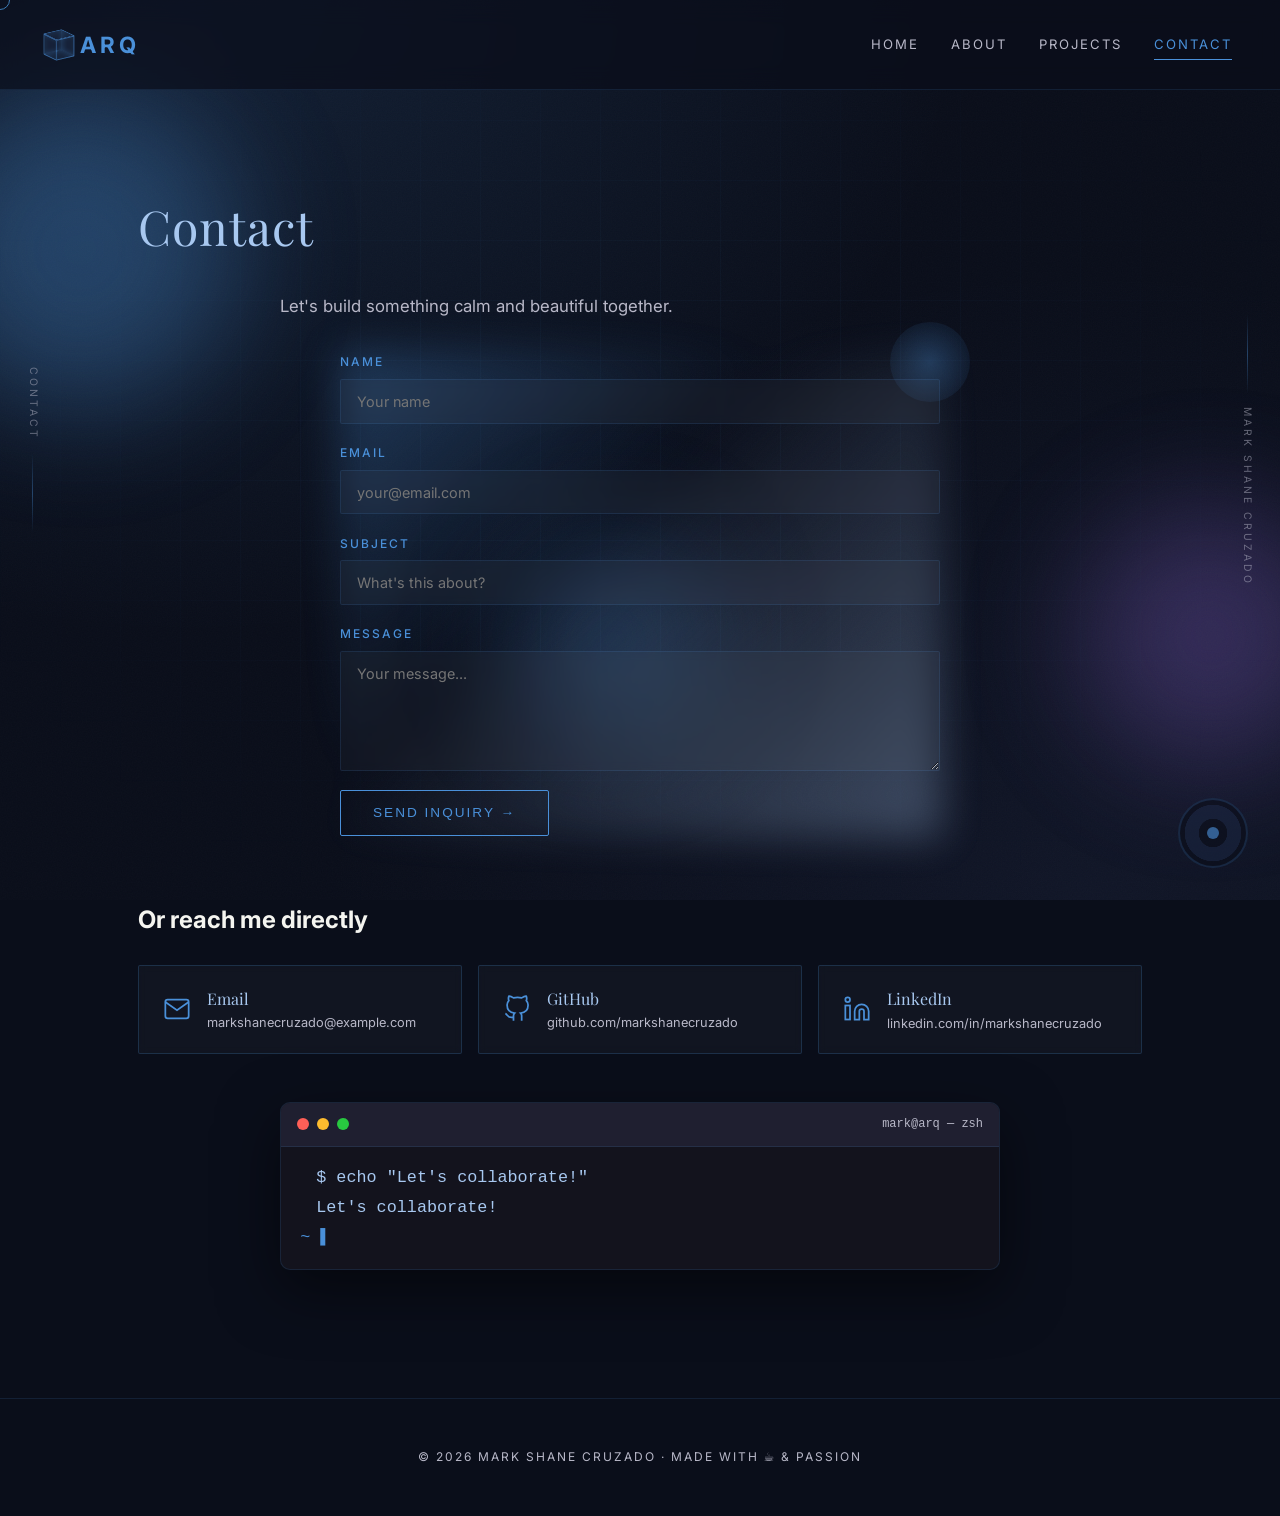
==== contact.html @ 0806b543 "add stuff" ====
<!DOCTYPE html>
<html lang="en">
<head>
<meta charset="UTF-8">
<meta name="viewport" content="width=device-width, initial-scale=1.0">
<title>Contact — Mark Shane Cruzado</title>
<link rel="preconnect" href="https://fonts.googleapis.com">
<link rel="preconnect" href="https://fonts.gstatic.com" crossorigin>
<link href="https://fonts.googleapis.com/css2?family=Playfair+Display:ital,wght@0,300;0,400;1,300&family=Inter:wght@300;400;500&display=swap" rel="stylesheet">
<link rel="stylesheet" href="styles.css">
</head>
<body>
  <div class="noise"></div>
  <div class="orb one"></div>
  <div class="orb two"></div>
  <div class="orb three"></div>
  <div class="record"></div>
  <div class="grid-bg"></div>
  <div class="contact-3d">
    <div class="cube-3d">
      <div class="cube-face front"></div>
      <div class="cube-face back"></div>
      <div class="cube-face right"></div>
      <div class="cube-face left"></div>
      <div class="cube-face top"></div>
      <div class="cube-face bottom"></div>
    </div>
  </div>
  <div class="cursor"></div>
  <div class="scroll-progress"></div>
  <div class="side-left">
    <span class="side-text">contact</span>
    <div class="side-line"></div>
  </div>
  <div class="side-right">
    <div class="side-line"></div>
    <span class="side-text">mark shane cruzado</span>
  </div>
  <header class="site-header">
    <div class="logo"><span class="cube"><span class="face front"></span><span class="face back"></span><span class="face right"></span><span class="face left"></span><span class="face top"></span><span class="face bottom"></span></span><span class="dot">ARQ</span></div>
    <button class="burger" id="burgerBtn" aria-label="Menu">
      <span></span><span></span><span></span>
    </button>
    <nav id="mainNav">
      <a href="index.html">home</a>
      <a href="about.html">about</a>
      <a href="projects.html">projects</a>
      <a href="contact.html" class="active">contact</a>
    </nav>
  </header>
  <main class="page">
    <h1>Contact</h1>
    <p class="section-lead">Let's build something calm and beautiful together.</p>

    <div class="contact-form-wrapper">
      <form class="contact-form" onsubmit="return false;">
        <div class="form-group">
          <label for="name">Name</label>
          <input type="text" id="name" placeholder="Your name" />
        </div>
        <div class="form-group">
          <label for="email">Email</label>
          <input type="email" id="email" placeholder="your@email.com" />
        </div>
        <div class="form-group">
          <label for="subject">Subject</label>
          <input type="text" id="subject" placeholder="What's this about?" />
        </div>
        <div class="form-group">
          <label for="message">Message</label>
          <textarea id="message" rows="5" placeholder="Your message..."></textarea>
        </div>
        <button type="submit" class="submit-btn">Send Inquiry →</button>
      </form>
    </div>

    <div class="contact-links">
      <h2>Or reach me directly</h2>
      <div class="contact-links-grid">
        <a href="mailto:markshanecruzado@example.com" class="contact-link-item">
          <div class="contact-link-icon">
            <svg viewBox="0 0 24 24" fill="none" stroke="currentColor" stroke-width="1.5"><path d="M4 4h16c1.1 0 2 .9 2 2v12c0 1.1-.9 2-2 2H4c-1.1 0-2-.9-2-2V6c0-1.1.9-2 2-2z"/><polyline points="22,6 12,13 2,6"/></svg>
          </div>
          <div>
            <h3>Email</h3>
            <p>markshanecruzado@example.com</p>
          </div>
        </a>
        <a href="https://github.com/markshanecruzado" class="contact-link-item">
          <div class="contact-link-icon">
            <svg viewBox="0 0 24 24" fill="none" stroke="currentColor" stroke-width="1.5"><path d="M9 19c-5 1.5-5-2.5-7-3m14 6v-3.87a3.37 3.37 0 0 0-.94-2.61c3.14-.35 6.44-1.54 6.44-7A5.44 5.44 0 0 0 20 4.77 5.07 5.07 0 0 0 19.91 1S18.73.65 16 2.48a13.38 13.38 0 0 0-7 0C6.27.65 5.09 1 5.09 1A5.07 5.07 0 0 0 5 4.77a5.44 5.44 0 0 0-1.5 3.78c0 5.42 3.3 6.61 6.44 7A3.37 3.37 0 0 0 9 18.13V22"/></svg>
          </div>
          <div>
            <h3>GitHub</h3>
            <p>github.com/markshanecruzado</p>
          </div>
        </a>
        <a href="https://linkedin.com/in/markshanecruzado" class="contact-link-item">
          <div class="contact-link-icon">
            <svg viewBox="0 0 24 24" fill="none" stroke="currentColor" stroke-width="1.5"><path d="M16 8a6 6 0 0 1 6 6v7h-4v-7a2 2 0 0 0-2-2 2 2 0 0 0-2 2v7h-4v-7a6 6 0 0 1 6-6z"/><rect x="2" y="9" width="4" height="12"/><circle cx="4" cy="4" r="2"/></svg>
          </div>
          <div>
            <h3>LinkedIn</h3>
            <p>linkedin.com/in/markshanecruzado</p>
          </div>
        </a>
      </div>
    </div>

    <div class="terminal" style="margin-top: 3rem;">
      <div class="terminal-bar">
        <span class="dot red"></span>
        <span class="dot yellow"></span>
        <span class="dot green"></span>
        <span class="terminal-title">mark@arq — zsh</span>
      </div>
      <div class="terminal-body">
        <p class="output type-line">$ echo "Let's collaborate!"</p>
        <p class="output type-line">Let's collaborate!</p>
        <p><span class="prompt">~</span> <span class="cursor-blink">▌</span></p>
      </div>
    </div>
  </main>
  <footer><p>© 2026 Mark Shane Cruzado · made with ☕ & passion</p></footer>
  <script>
    const cursor = document.querySelector('.cursor');
    document.addEventListener('mousemove', e => {
      cursor.style.left = e.clientX + 'px';
      cursor.style.top = e.clientY + 'px';
    });
    document.querySelectorAll('a, button, .card, .pill, .contact-link-item, .submit-btn').forEach(el => {
      el.addEventListener('mouseenter', () => cursor.classList.add('hover'));
      el.addEventListener('mouseleave', () => cursor.classList.remove('hover'));
    });
    const scrollProgress = document.querySelector('.scroll-progress');
    window.addEventListener('scroll', () => {
      const scrollTop = window.scrollY;
      const docHeight = document.documentElement.scrollHeight - window.innerHeight;
      const progress = (scrollTop / docHeight) * 100;
      scrollProgress.style.width = progress + '%';
    });
    document.getElementById('burgerBtn').addEventListener('click', function(){ document.getElementById('mainNav').classList.toggle('open'); this.classList.toggle('open'); });
    document.querySelectorAll('#mainNav a').forEach(a => a.addEventListener('click', () => { document.getElementById('mainNav').classList.remove('open'); document.getElementById('burgerBtn').classList.remove('open'); }));
  </script>
</body>
</html>
---- styles.css ----
:root {
  --bg: #0a0e1a;
  --bg-2: #10162a;
  --card: rgba(255,255,255,0.03);
  --card-border: rgba(74,144,217,0.22);
  --accent: #4a90d9;
  --accent-2: #a8c8f0;
  --text: #f5f5f0;
  --muted: #b8b8c8;
  --border: rgba(74,144,217,0.14);
  --shadow: 0 20px 60px rgba(0,0,0,0.5);
  --glow: 0 0 40px rgba(74,144,217,0.2);
}

* { box-sizing: border-box; margin: 0; padding: 0; }

html, body {
  background: var(--bg);
  color: var(--text);
  font-family: "Inter", "Helvetica Neue", system-ui, sans-serif;
  line-height: 1.7;
  min-height: 100vh;
  -webkit-font-smoothing: antialiased;
}

body {
  background-image:
    radial-gradient(ellipse at 15% 0%, rgba(74,144,217,0.14), transparent 50%),
    radial-gradient(ellipse at 85% 100%, rgba(100,120,200,0.08), transparent 50%);
  background-attachment: fixed;
}

/* Lofi floating orbs */
.orb {
  position: fixed; border-radius: 50%; pointer-events: none; z-index: 0;
  filter: blur(60px); opacity: 0.35;
  animation: float 12s ease-in-out infinite;
}
.orb.one { width: 320px; height: 320px; background: #4a90d9; top: 10%; left: -80px; }
.orb.two { width: 260px; height: 260px; background: #7c5cbf; bottom: 15%; right: -60px; animation-delay: -4s; }
.orb.three { width: 200px; height: 200px; background: #3a6ea5; top: 60%; left: 40%; animation-delay: -8s; }

@keyframes float {
  0%, 100% { transform: translate(0,0) scale(1); }
  33% { transform: translate(30px,-40px) scale(1.05); }
  66% { transform: translate(-20px,30px) scale(0.95); }
}

/* Lofi vinyl / record accent */
.record {
  position: fixed; bottom: 2rem; right: 2rem; width: 70px; height: 70px;
  border-radius: 50%; border: 2px solid rgba(74,144,217,0.3);
  background: radial-gradient(circle, #0a0e1a 30%, #1a2540 31%, #1a2540 60%, #0a0e1a 61%);
  z-index: 3; animation: spin 8s linear infinite; opacity: 0.6;
}
.record::after {
  content: ''; position: absolute; top: 50%; left: 50%; transform: translate(-50%,-50%);
  width: 12px; height: 12px; border-radius: 50%; background: #4a90d9;
}

@keyframes spin { to { transform: rotate(360deg); } }

/* Subtle grid background */
.grid-bg {
  position: fixed; inset: 0; pointer-events: none; z-index: 0;
  background-image:
    linear-gradient(rgba(74,144,217,0.04) 1px, transparent 1px),
    linear-gradient(90deg, rgba(74,144,217,0.04) 1px, transparent 1px);
  background-size: 60px 60px;
  mask-image: radial-gradient(ellipse at center, black 30%, transparent 80%);
  -webkit-mask-image: radial-gradient(ellipse at center, black 30%, transparent 80%);
}

/* Card shine */
.card { position: relative; overflow: hidden; }
.card::before {
  content: ''; position: absolute; top: 0; left: -100%; width: 100%; height: 100%;
  background: linear-gradient(90deg, transparent, rgba(74,144,217,0.08), transparent);
  transition: left .6s;
}
.card:hover::before { left: 100%; }

/* Section divider glow */
section h2::before {
  content: ''; width: 8px; height: 8px; border-radius: 50%;
  background: var(--accent); box-shadow: 0 0 12px var(--accent);
}

.noise {
  position: fixed; inset: 0; pointer-events: none; opacity: 0.025; z-index: 1;
  background-image: url("data:image/svg+xml;utf8,<svg xmlns='http://www.w3.org/2000/svg' width='200' height='200'><filter id='n'><feTurbulence type='fractalNoise' baseFrequency='0.8' numOctaves='3'/></filter><rect width='100%' height='100%' filter='url(%23n)'/></svg>");
}

.site-header {
  display: flex; align-items: center; justify-content: space-between;
  padding: 1.6rem 3rem; border-bottom: 1px solid var(--border);
  backdrop-filter: blur(12px); position: sticky; top: 0; z-index: 10;
  background: rgba(10,14,26,0.7);
}
.logo { font-weight: 300; font-size: 1.4rem; letter-spacing: 4px; text-transform: uppercase; display: flex; align-items: center; gap: .6rem; }
.logo .dot { color: var(--accent); font-weight: 700; }
.logo-icon { width: 28px; height: 28px; }

/* 3D Cube Logo */
.cube {
  width: 22px; height: 22px;
  position: relative;
  transform-style: preserve-3d;
  transform: rotateX(-20deg) rotateY(35deg);
  animation: cubeSpin 8s linear infinite;
}
.cube .face {
  position: absolute; width: 22px; height: 22px;
  border: 1px solid rgba(74,144,217,0.6);
  background: rgba(74,144,217,0.08);
  backdrop-filter: blur(2px);
}
.cube .front  { transform: translateZ(11px); }
.cube .back   { transform: rotateY(180deg) translateZ(11px); }
.cube .right  { transform: rotateY(90deg) translateZ(11px); }
.cube .left   { transform: rotateY(-90deg) translateZ(11px); }
.cube .top    { transform: rotateX(90deg) translateZ(11px); }
.cube .bottom { transform: rotateX(-90deg) translateZ(11px); }

@keyframes cubeSpin {
  0%   { transform: rotateX(-20deg) rotateY(0deg); }
  100% { transform: rotateX(-20deg) rotateY(360deg); }
}
nav a {
  color: var(--muted); text-decoration: none; margin-left: 2rem;
  font-size: 0.82rem; letter-spacing: 2px; text-transform: uppercase;
  transition: color .3s; position: relative;
}
nav a::after {
  content: ''; position: absolute; left: 0; bottom: -4px; width: 0; height: 1px;
  background: var(--accent); transition: width .3s;
}
nav a:hover, nav a.active { color: var(--accent); }
nav a:hover::after, nav a.active::after { width: 100%; }

.hero { max-width: 1100px; margin: 0 auto; padding: 6rem 3rem 8rem; position: relative; z-index: 2; text-align: center; }
.hero::after {
  content: ''; position: absolute; bottom: 0; left: 50%; transform: translateX(-50%);
  width: 60%; height: 1px; background: linear-gradient(90deg, transparent, var(--accent), transparent);
}
@media (min-width: 1400px) { .hero { max-width: 1300px; } .hero .name { font-size: 6rem; } }
@media (max-width: 720px) { .hero { padding: 4rem 1.5rem 6rem; } .hero .name { font-size: 2.8rem; } }
.hero .name { text-align: center; }
.hero .quote { margin-left: auto; margin-right: auto; }
.hero .meta { justify-content: center; }
.subtitle { color: var(--muted); font-size: .95rem; margin-bottom: 2rem; letter-spacing: 2px; }
.scroll-hint { color: var(--muted); font-size: .75rem; letter-spacing: 3px; text-transform: uppercase; margin-top: 2rem; animation: bounce 2s ease-in-out infinite; }
@keyframes bounce { 0%,100% { transform: translateY(0); } 50% { transform: translateY(8px); } }

.name em { font-style: italic; color: var(--accent); }

/* Side decorations */
.side-left, .side-right {
  position: fixed; top: 50%; transform: translateY(-50%);
  display: flex; flex-direction: column; align-items: center; gap: .8rem;
  z-index: 2; pointer-events: none;
}
.side-left { left: 1.5rem; }
.side-right { right: 1.5rem; }
.side-text {
  font-size: .65rem; letter-spacing: 3px; text-transform: uppercase;
  color: var(--muted); writing-mode: vertical-rl; text-orientation: mixed;
  opacity: .5;
}
.side-line {
  width: 1px; height: 80px;
  background: linear-gradient(180deg, transparent, var(--accent), transparent);
  opacity: .4;
}
@media (max-width: 1024px) {
  .side-left, .side-right { display: none; }
}

/* Page loader */
.loader {
  position: fixed; inset: 0; z-index: 99999;
  background: var(--bg);
  display: flex; flex-direction: column; align-items: center; justify-content: center; gap: 2rem;
  animation: loaderFade 2.5s ease 5s forwards;
}

/* Rubik's Cube Loader */
.cube-loader {
  width: 80px; height: 80px;
  position: relative;
  transform-style: preserve-3d;
  animation: cubeRotate 3s linear infinite;
}
.cube-loader .cube-face {
  position: absolute; width: 80px; height: 80px;
  border: 2px solid rgba(74,144,217,0.3);
  background: rgba(74,144,217,0.05);
  backdrop-filter: blur(2px);
}
.cube-loader .front  { transform: translateZ(40px); background: linear-gradient(135deg, rgba(233,69,96,0.3), rgba(74,144,217,0.1)); }
.cube-loader .back   { transform: rotateY(180deg) translateZ(40px); background: linear-gradient(135deg, rgba(244,162,97,0.3), rgba(74,144,217,0.1)); }
.cube-loader .right  { transform: rotateY(90deg) translateZ(40px); background: linear-gradient(135deg, rgba(74,144,217,0.3), rgba(100,120,200,0.1)); }
.cube-loader .left   { transform: rotateY(-90deg) translateZ(40px); background: linear-gradient(135deg, rgba(124,92,191,0.3), rgba(74,144,217,0.1)); }
.cube-loader .top    { transform: rotateX(90deg) translateZ(40px); background: linear-gradient(135deg, rgba(58,110,165,0.3), rgba(74,144,217,0.1)); }
.cube-loader .bottom { transform: rotateX(-90deg) translateZ(40px); background: linear-gradient(135deg, rgba(42,42,74,0.3), rgba(74,144,217,0.1)); }
@keyframes cubeRotate {
  0%   { transform: rotateX(0deg) rotateY(0deg); }
  100% { transform: rotateX(360deg) rotateY(360deg); }
}
.loader-bar {
  position: absolute; bottom: 0; left: 0; height: 3px;
  background: var(--accent); width: 0;
  animation: loaderBar 2s ease forwards;
}
.loader-text {
  font-family: "Playfair Display", serif; font-size: 3rem;
  color: var(--accent); letter-spacing: 8px;
  animation: loaderPulse 2s ease infinite;
}
@keyframes loaderBar { to { width: 100%; } }
@keyframes loaderFade { to { opacity: 0; visibility: hidden; } }
@keyframes loaderPulse { 0%,100% { opacity: .6; } 50% { opacity: 1; } }

/* Scroll progress bar */
.scroll-progress {
  position: fixed; top: 0; left: 0; height: 3px;
  background: linear-gradient(90deg, var(--accent), var(--accent-2));
  z-index: 100; width: 0%;
  box-shadow: 0 0 10px var(--accent);
}

/* Profile Picture & Chibi */
.profile-wrap {
  position: relative;
  display: inline-block;
  margin-bottom: 1.5rem;
}
.profile-pic {
  width: 250px;
  height: 250px;
  border-radius: 50%;
  overflow: hidden;
  border: 2px solid var(--accent);
  box-shadow: 0 0 30px rgba(74,144,217,0.3);
  margin: 0 auto;
}
.profile-pic img {
  width: 100%;
  height: 100%;
  object-fit: cover;
}
.chibi-deepseek {
  position: absolute;
  top: -20px;
  right: -15px;
  z-index: 5;
  animation: chibiFloat 3s ease-in-out infinite;
}
.chibi-deepseek svg {
  width: 40px;
  height: 40px;
}
@keyframes chibiFloat {
  0%, 100% { transform: translateY(0); }
  50% { transform: translateY(-6px); }
}

/* Custom cursor */
body { cursor: none; }
.cursor {
  position: fixed; width: 20px; height: 20px; border-radius: 50%;
  border: 1.5px solid var(--accent); pointer-events: none; z-index: 9999;
  transform: translate(-50%, -50%); transition: width .2s, height .2s, background .2s;
  mix-blend-mode: difference;
}
.cursor.hover { width: 50px; height: 50px; background: rgba(74,144,217,0.1); }

/* Magnetic nav */
nav a { display: inline-block; }

/* Hero number counter vibe */
.hero::before {
  content: '01'; position: absolute; top: 2rem; right: 3rem;
  font-family: "Playfair Display", serif; font-size: 8rem; font-weight: 300;
  color: rgba(74,144,217,0.06); pointer-events: none; z-index: 0;
}
.eyebrow {
  color: var(--accent); font-size: 0.85rem; letter-spacing: 4px; text-transform: uppercase;
  margin-bottom: 1.5rem; opacity: .9;
}
.name {
  font-family: "Playfair Display", "Georgia", serif;
  font-size: clamp(3rem, 7vw, 5.5rem);
  font-weight: 400; letter-spacing: -1px; line-height: 1.0;
  color: var(--text);
}
.name em { font-style: italic; color: var(--accent); }
.quote {
  margin: 2.5rem 0 3rem; padding-left: 1.5rem;
  border-left: 1px solid var(--accent);
  color: var(--muted); font-style: italic; font-size: 1.25rem;
  font-family: "Playfair Display", "Georgia", serif; font-weight: 300;
  max-width: 720px; line-height: 1.6;
}
.meta { display: flex; gap: .8rem; flex-wrap: wrap; margin-bottom: 4rem; }
.pill {
  font-size: .72rem; padding: .5rem 1.1rem; border: 1px solid var(--border);
  border-radius: 0; color: var(--muted); background: transparent;
  letter-spacing: 2px; text-transform: uppercase;
  transition: all .3s;
}
.pill:hover { border-color: var(--accent); color: var(--accent); }

section h2 {
  font-family: "Playfair Display", serif; font-size: 1.6rem; font-weight: 300;
  color: var(--accent-2); margin-bottom: 2rem; letter-spacing: 1px;
  display: flex; align-items: center; gap: 1rem; justify-content: center;
}
section h2::after {
  content: ''; flex: 1; height: 1px; background: linear-gradient(90deg, var(--border), transparent);
}

/* 3D Slideshow */
.slideshow {
  position: relative; width: 100%; max-width: 600px; height: 380px; margin: 0 auto;
  perspective: 1200px;
}
@media (min-width: 1024px) {
  .slideshow { max-width: 720px; height: 420px; }
}
@media (max-width: 720px) {
  .slideshow { max-width: 320px; height: 260px; }
}
.slideshow .slide .card {
  border-radius: 4px;
  padding: 1.2rem 1.5rem;
  display: flex; flex-direction: column; align-items: center; justify-content: center; gap: .5rem;
  border: 1px solid rgba(74,144,217,0.3);
  box-shadow: 0 0 40px rgba(74,144,217,0.1), inset 0 0 60px rgba(74,144,217,0.03);
  background: linear-gradient(135deg, rgba(255,255,255,0.03), rgba(74,144,217,0.05));
}
.slideshow .slide .card::before {
  content: ''; position: absolute; top: 0; left: 0; right: 0; height: 2px;
  background: linear-gradient(90deg, transparent, var(--accent), transparent);
}
.slideshow .slide .card h3 {
  font-size: 1.3rem; letter-spacing: 2px;
  text-transform: uppercase;
}
.slideshow .slide .card .card-icon {
  color: var(--accent);
}
.slideshow .slide .card-icon {
  width: 32px; height: 32px;
}
.slideshow .slide .card h3 {
  font-size: 1.3rem;
}
.slideshow .slide .card p {
  font-size: .9rem; max-width: 420px;
}
.slide {
  position: absolute; inset: 0;
  transform-style: preserve-3d;
  animation: slideShow 12s infinite;
  animation-delay: calc(var(--i) * 4s);
  opacity: 0;
}
.slide .card {
  width: 100%; height: 100%; max-width: none;
  transform: rotateY(0deg) translateZ(0);
  backface-visibility: hidden;
}
@keyframes slideShow {
  0%   { opacity: 0; transform: translateX(120%) scale(0.9); filter: blur(8px); }
  8%   { opacity: 1; transform: translateX(0) scale(1); filter: blur(0); }
  25%  { opacity: 1; transform: translateX(0) scale(1); filter: blur(0); }
  33%  { opacity: 0; transform: translateX(-120%) scale(0.9); filter: blur(8px); }
  100% { opacity: 0; transform: translateX(-120%) scale(0.9); filter: blur(8px); }
}
.card {
  background: var(--card); border: 1px solid var(--card-border); border-radius: 2px;
  padding: 2rem; box-shadow: var(--shadow); transition: all .4s;
  backdrop-filter: blur(4px); position: relative; overflow: hidden;
}
.card::after {
  content: ''; position: absolute; inset: 0; border-radius: 2px;
  background: linear-gradient(135deg, rgba(74,144,217,0.08), transparent 50%);
  pointer-events: none;
}
.card:hover { transform: translateY(-6px); border-color: var(--accent); box-shadow: var(--glow); }
.card h3 {
  font-family: "Playfair Display", serif; font-size: 1.2rem; margin-bottom: .8rem;
  color: var(--accent); font-weight: 400;
}
.card p { font-size: .9rem; color: var(--muted); line-height: 1.7; }
.card-icon { width: 28px; height: 28px; margin-bottom: 1rem; color: var(--accent); }
.card-icon svg { width: 100%; height: 100%; }
.tool-icon { width: 18px; height: 18px; vertical-align: middle; margin-right: .5rem; }

.viewpoint { margin-bottom: 3rem; }
.viewpoint p { font-size: 1.05rem; color: var(--muted); line-height: 1.8; max-width: 760px; margin: 0 auto; }
.what-i-do, .viewpoint, .tools { text-align: center; }
.card { text-align: center; }
.section-lead { color: var(--muted); font-size: 1rem; margin-bottom: 2rem; max-width: 600px; margin-left: auto; margin-right: auto; }

/* macOS Terminal */
.terminal {
  max-width: 720px; margin: 0 auto; text-align: left;
  background: rgba(20,20,30,0.9); border: 1px solid var(--border);
  border-radius: 10px; overflow: hidden; box-shadow: var(--shadow);
  font-family: "JetBrains Mono", "Fira Code", ui-monospace, monospace;
}
.terminal-bar {
  display: flex; align-items: center; gap: .5rem; padding: .7rem 1rem;
  background: rgba(40,40,60,0.6); border-bottom: 1px solid var(--border);
}
.terminal-bar .dot { width: 12px; height: 12px; border-radius: 50%; display: inline-block; }
.terminal-bar .dot.red { background: #ff5f57; }
.terminal-bar .dot.yellow { background: #febc2e; }
.terminal-bar .dot.green { background: #28c840; }
.terminal-title { margin-left: auto; font-size: .75rem; color: var(--muted); }
.terminal-body { padding: 1rem 1.2rem; font-size: .85rem; line-height: 1.8; }
.terminal-body p { margin: 0; color: var(--muted); }
.terminal-body .prompt { color: var(--accent); }
.terminal-body .cmd { color: var(--text); }
.terminal-body .output { color: var(--accent-2); padding-left: 1rem; }
.type-line {
  overflow: hidden; white-space: nowrap; border-right: 2px solid transparent;
  width: 0; animation: typing 3s steps(60, end) forwards;
}
.type-line:nth-child(1) { animation-delay: 0.2s; }
.type-line:nth-child(2) { animation-delay: 2.5s; }
.type-line:nth-child(3) { animation-delay: 4.8s; }
.type-line:nth-child(4) { animation-delay: 7.1s; }
.type-line:nth-child(5) { animation-delay: 9.4s; }
@keyframes typing { from { width: 0; } to { width: 100%; } }
.cursor-blink { color: var(--accent); animation: blink 1s step-end infinite; }
@keyframes blink { 50% { opacity: 0; } }

/* 3D Carousel */
.carousel {
  perspective: 1200px;
  width: 100%; max-width: 1200px; margin: 0 auto;
  height: 300px;
  position: relative;
}
@media (min-width: 1200px) {
  .carousel { max-width: 1100px; height: 260px; }
  .carousel-item { width: 160px; height: 100px; margin: -50px 0 0 -80px; }
  .carousel-item .tool-icon { width: 36px; height: 36px; }
  .carousel-item:nth-child(1) { transform: rotateY(0deg) translateZ(300px); }
  .carousel-item:nth-child(2) { transform: rotateY(45deg) translateZ(300px); }
  .carousel-item:nth-child(3) { transform: rotateY(90deg) translateZ(300px); }
  .carousel-item:nth-child(4) { transform: rotateY(135deg) translateZ(300px); }
  .carousel-item:nth-child(5) { transform: rotateY(180deg) translateZ(300px); }
  .carousel-item:nth-child(6) { transform: rotateY(225deg) translateZ(300px); }
  .carousel-item:nth-child(7) { transform: rotateY(270deg) translateZ(300px); }
  .carousel-item:nth-child(8) { transform: rotateY(315deg) translateZ(300px); }
}
@media (min-width: 1600px) {
  .carousel { max-width: 1300px; height: 300px; }
  .carousel-item { width: 180px; height: 110px; margin: -55px 0 0 -90px; font-size: .85rem; }
  .carousel-item .tool-icon { width: 40px; height: 40px; }
  .carousel-item:nth-child(1) { transform: rotateY(0deg) translateZ(360px); }
  .carousel-item:nth-child(2) { transform: rotateY(45deg) translateZ(360px); }
  .carousel-item:nth-child(3) { transform: rotateY(90deg) translateZ(360px); }
  .carousel-item:nth-child(4) { transform: rotateY(135deg) translateZ(360px); }
  .carousel-item:nth-child(5) { transform: rotateY(180deg) translateZ(360px); }
  .carousel-item:nth-child(6) { transform: rotateY(225deg) translateZ(360px); }
  .carousel-item:nth-child(7) { transform: rotateY(270deg) translateZ(360px); }
  .carousel-item:nth-child(8) { transform: rotateY(315deg) translateZ(360px); }
}
@media (max-width: 720px) {
  .carousel { max-width: 360px; height: 160px; }
}
@media (min-width: 1400px) {
  .carousel { max-width: 900px; height: 200px; }
  .carousel-item { width: 150px; height: 100px; margin: -50px 0 0 -75px; }
  .carousel-item:nth-child(1) { transform: rotateY(0deg) translateZ(280px); }
  .carousel-item:nth-child(2) { transform: rotateY(45deg) translateZ(280px); }
  .carousel-item:nth-child(3) { transform: rotateY(90deg) translateZ(280px); }
  .carousel-item:nth-child(4) { transform: rotateY(135deg) translateZ(280px); }
  .carousel-item:nth-child(5) { transform: rotateY(180deg) translateZ(280px); }
  .carousel-item:nth-child(6) { transform: rotateY(225deg) translateZ(280px); }
  .carousel-item:nth-child(7) { transform: rotateY(270deg) translateZ(280px); }
  .carousel-item:nth-child(8) { transform: rotateY(315deg) translateZ(280px); }
}
@media (max-width: 720px) {
  .carousel { max-width: 320px; height: 120px; }
  .carousel-item { width: 90px; height: 60px; margin: -30px 0 0 -45px; font-size: .65rem; }
  .carousel-item .tool-icon { width: 20px; height: 20px; }
  .carousel-item:nth-child(1) { transform: rotateY(0deg) translateZ(140px); }
  .carousel-item:nth-child(2) { transform: rotateY(45deg) translateZ(140px); }
  .carousel-item:nth-child(3) { transform: rotateY(90deg) translateZ(140px); }
  .carousel-item:nth-child(4) { transform: rotateY(135deg) translateZ(140px); }
  .carousel-item:nth-child(5) { transform: rotateY(180deg) translateZ(140px); }
  .carousel-item:nth-child(6) { transform: rotateY(225deg) translateZ(140px); }
  .carousel-item:nth-child(7) { transform: rotateY(270deg) translateZ(140px); }
  .carousel-item:nth-child(8) { transform: rotateY(315deg) translateZ(140px); }
}
.carousel-track {
  position: relative; width: 100%; height: 100%;
  transform-style: preserve-3d;
  animation: carouselSpin 20s linear infinite;
}
.carousel-item {
  position: absolute; top: 50%; left: 50%;
  width: 120px; height: 80px;
  margin: -40px 0 0 -60px;
  display: flex; flex-direction: column; align-items: center; justify-content: center; gap: .4rem;
  background: var(--card); border: 1px solid var(--card-border); border-radius: 8px;
  backdrop-filter: blur(4px); padding: .8rem;
  font-size: .75rem; color: var(--muted); letter-spacing: 1px; text-transform: uppercase;
  transition: all .3s;
}
.carousel-item:hover { border-color: var(--accent); color: var(--accent); transform: scale(1.1); }
.carousel-item .tool-icon { width: 28px; height: 28px; }

.carousel-item:nth-child(1) { transform: rotateY(0deg) translateZ(220px); }
.carousel-item:nth-child(2) { transform: rotateY(45deg) translateZ(220px); }
.carousel-item:nth-child(3) { transform: rotateY(90deg) translateZ(220px); }
.carousel-item:nth-child(4) { transform: rotateY(135deg) translateZ(220px); }
.carousel-item:nth-child(5) { transform: rotateY(180deg) translateZ(220px); }
.carousel-item:nth-child(6) { transform: rotateY(225deg) translateZ(220px); }
.carousel-item:nth-child(7) { transform: rotateY(270deg) translateZ(220px); }
.carousel-item:nth-child(8) { transform: rotateY(315deg) translateZ(220px); }

@keyframes carouselSpin {
  from { transform: rotateY(0deg); }
  to { transform: rotateY(360deg); }
}

footer {
  text-align: center; padding: 3rem; color: var(--muted); font-size: .75rem;
  letter-spacing: 2px; text-transform: uppercase; border-top: 1px solid var(--border);
}

.page { max-width: 1100px; margin: 0 auto; padding: 6rem 3rem 8rem; position: relative; z-index: 2; }
.page h1 {
  font-family: "Playfair Display", serif; font-size: 3rem; font-weight: 300;
  margin-bottom: 1.5rem; color: var(--accent-2); letter-spacing: 1px;
}
.page p { color: var(--muted); max-width: 720px; font-size: 1.05rem; }

/* Project Grid */
.project-grid {
  display: grid; grid-template-columns: repeat(auto-fit, minmax(300px, 1fr));
  gap: 1.5rem; margin-top: 2.5rem;
}
.project-card {
  background: var(--card); border: 1px solid var(--card-border); border-radius: 2px;
  padding: 2rem; box-shadow: var(--shadow); transition: all .4s;
  backdrop-filter: blur(4px); position: relative; overflow: hidden;
  display: flex; flex-direction: column; gap: .8rem;
}
.project-card::after {
  content: ''; position: absolute; inset: 0; border-radius: 2px;
  background: linear-gradient(135deg, rgba(74,144,217,0.08), transparent 50%);
  pointer-events: none;
}
.project-card:hover { transform: translateY(-6px); border-color: var(--accent); box-shadow: var(--glow); }
.project-tag {
  font-size: .65rem; letter-spacing: 2px; text-transform: uppercase;
  color: var(--accent); padding: .3rem .7rem; border: 1px solid var(--border);
  border-radius: 0; align-self: flex-start;
}
.project-card h3 {
  font-family: "Playfair Display", serif; font-size: 1.3rem;
  color: var(--accent-2); font-weight: 400;
}
.project-card p { font-size: .9rem; color: var(--muted); line-height: 1.7; }
.project-tech {
  display: flex; gap: .5rem; flex-wrap: wrap; margin-top: .5rem;
}
.project-tech span {
  font-size: .7rem; padding: .3rem .7rem; background: rgba(74,144,217,0.08);
  border: 1px solid var(--border); border-radius: 2px; color: var(--muted);
  letter-spacing: 1px; text-transform: uppercase;
}
.project-link {
  color: var(--accent); text-decoration: none; font-size: .85rem;
  letter-spacing: 2px; text-transform: uppercase; margin-top: .5rem;
  transition: color .3s;
}
.project-link:hover { color: var(--accent-2); }
ul.list { list-style: none; padding: 0; margin-top: 2.5rem; }
ul.list li {
  padding: 1.2rem 0; border-bottom: 1px solid var(--border); color: var(--muted);
  display: flex; gap: 1rem; align-items: baseline;
}
ul.list li strong {
  color: var(--accent); font-weight: 400; letter-spacing: 2px; text-transform: uppercase;
  font-size: .8rem; min-width: 110px;
}

/* Contact Grid */
.contact-grid {
  display: grid; grid-template-columns: repeat(auto-fit, minmax(260px, 1fr));
  gap: 1.5rem; margin-top: 2.5rem;
}
.contact-card {
  background: var(--card); border: 1px solid var(--card-border); border-radius: 2px;
  padding: 2rem; box-shadow: var(--shadow); transition: all .4s;
  backdrop-filter: blur(4px); position: relative; overflow: hidden;
  display: flex; flex-direction: column; gap: .8rem; align-items: center; text-align: center;
}
.contact-card::after {
  content: ''; position: absolute; inset: 0; border-radius: 2px;
  background: linear-gradient(135deg, rgba(74,144,217,0.08), transparent 50%);
  pointer-events: none;
}
.contact-card:hover { transform: translateY(-6px); border-color: var(--accent); box-shadow: var(--glow); }
.contact-icon {
  width: 40px; height: 40px; color: var(--accent); margin-bottom: .5rem;
}
.contact-icon svg { width: 100%; height: 100%; }
.contact-card h3 {
  font-family: "Playfair Display", serif; font-size: 1.2rem;
  color: var(--accent-2); font-weight: 400;
}
.contact-card p { font-size: .85rem; color: var(--muted); }
.contact-link {
  color: var(--accent); text-decoration: none; font-size: .8rem;
  letter-spacing: 2px; text-transform: uppercase; margin-top: .5rem;
  transition: color .3s;
}
.contact-link:hover { color: var(--accent-2); }

/* Contact Form */
.contact-form-wrapper {
  max-width: 600px; margin: 0 auto; position: relative;
}
.contact-form-wrapper::before {
  content: ''; position: absolute; inset: -2px;
  background: linear-gradient(135deg, var(--accent), transparent 40%, var(--accent-2));
  border-radius: 4px; z-index: -1; opacity: .3;
  filter: blur(20px);
}
.contact-form-wrapper::after {
  content: ''; position: absolute; top: -30px; right: -30px;
  width: 80px; height: 80px; border-radius: 50%;
  background: radial-gradient(circle, rgba(74,144,217,0.3), transparent);
  animation: float 6s ease-in-out infinite;
  pointer-events: none;
}
.contact-form {
  display: flex; flex-direction: column; gap: 1.2rem;
}
.form-group {
  display: flex; flex-direction: column; gap: .4rem;
}
.form-group label {
  font-size: .75rem; letter-spacing: 2px; text-transform: uppercase;
  color: var(--accent); font-weight: 500;
}
.form-group input,
.form-group textarea {
  background: var(--card); border: 1px solid var(--border); border-radius: 2px;
  padding: .8rem 1rem; color: var(--text); font-family: "Inter", sans-serif;
  font-size: .9rem; transition: border-color .3s, box-shadow .3s;
  backdrop-filter: blur(4px);
}
.form-group input:focus,
.form-group textarea:focus {
  outline: none; border-color: var(--accent);
  box-shadow: 0 0 15px rgba(74,144,217,0.15);
}
.form-group textarea { resize: vertical; min-height: 120px; }
.submit-btn {
  background: transparent; border: 1px solid var(--accent); color: var(--accent);
  padding: .9rem 2rem; font-size: .85rem; letter-spacing: 2px;
  text-transform: uppercase; cursor: pointer; transition: all .3s;
  align-self: flex-start; border-radius: 2px;
}
.submit-btn:hover {
  background: var(--accent); color: var(--bg);
  box-shadow: 0 0 30px rgba(74,144,217,0.3);
}

/* Contact Links */
.contact-links { margin-top: 4rem; }
.contact-links-grid {
  display: grid; grid-template-columns: repeat(auto-fit, minmax(280px, 1fr));
  gap: 1rem; margin-top: 1.5rem;
}
.contact-link-item {
  display: flex; align-items: center; gap: 1rem;
  background: var(--card); border: 1px solid var(--card-border); border-radius: 2px;
  padding: 1.2rem 1.5rem; text-decoration: none; transition: all .4s;
  backdrop-filter: blur(4px);
}
.contact-link-item:hover { border-color: var(--accent); transform: translateY(-3px); box-shadow: var(--glow); }
.contact-link-icon {
  width: 28px; height: 28px; color: var(--accent); flex-shrink: 0;
}
.contact-link-icon svg { width: 100%; height: 100%; }
.contact-link-item h3 {
  font-family: "Playfair Display", serif; font-size: 1rem;
  color: var(--accent-2); font-weight: 400;
}
.contact-link-item p { font-size: .8rem; color: var(--muted); }

/* Burger Menu */
.burger {
  display: none;
  flex-direction: column;
  gap: 5px;
  background: transparent;
  border: none;
  cursor: pointer;
  padding: .5rem;
  z-index: 20;
}
.burger span {
  width: 24px;
  height: 2px;
  background: var(--accent);
  transition: all .3s;
  border-radius: 2px;
}
.burger.open span:nth-child(1) { transform: rotate(45deg) translate(5px, 5px); }
.burger.open span:nth-child(2) { opacity: 0; }
.burger.open span:nth-child(3) { transform: rotate(-45deg) translate(5px, -5px); }

@media (max-width: 720px) {
  .burger { display: flex; }
  nav {
    position: fixed;
    top: 0;
    right: 0;
    width: 70%;
    max-width: 300px;
    height: 100vh;
    background: rgba(10,14,26,0.95);
    backdrop-filter: blur(20px);
    border-left: 1px solid var(--border);
    flex-direction: column;
    padding: 5rem 2rem 2rem;
    transform: translateX(100%);
    transition: transform .4s;
    z-index: 15;
    display: flex;
    gap: 1.5rem;
  }
  nav.open { transform: translateX(0); }
  nav a {
    margin-left: 0;
    font-size: .9rem;
    padding: .8rem 0;
    border-bottom: 1px solid var(--border);
  }
  .site-header { padding: 1.2rem 1.5rem; }
  .hero, .page { padding: 4rem 1.5rem 6rem; }
}
@media (min-width: 721px) {
  nav { display: flex; }
}
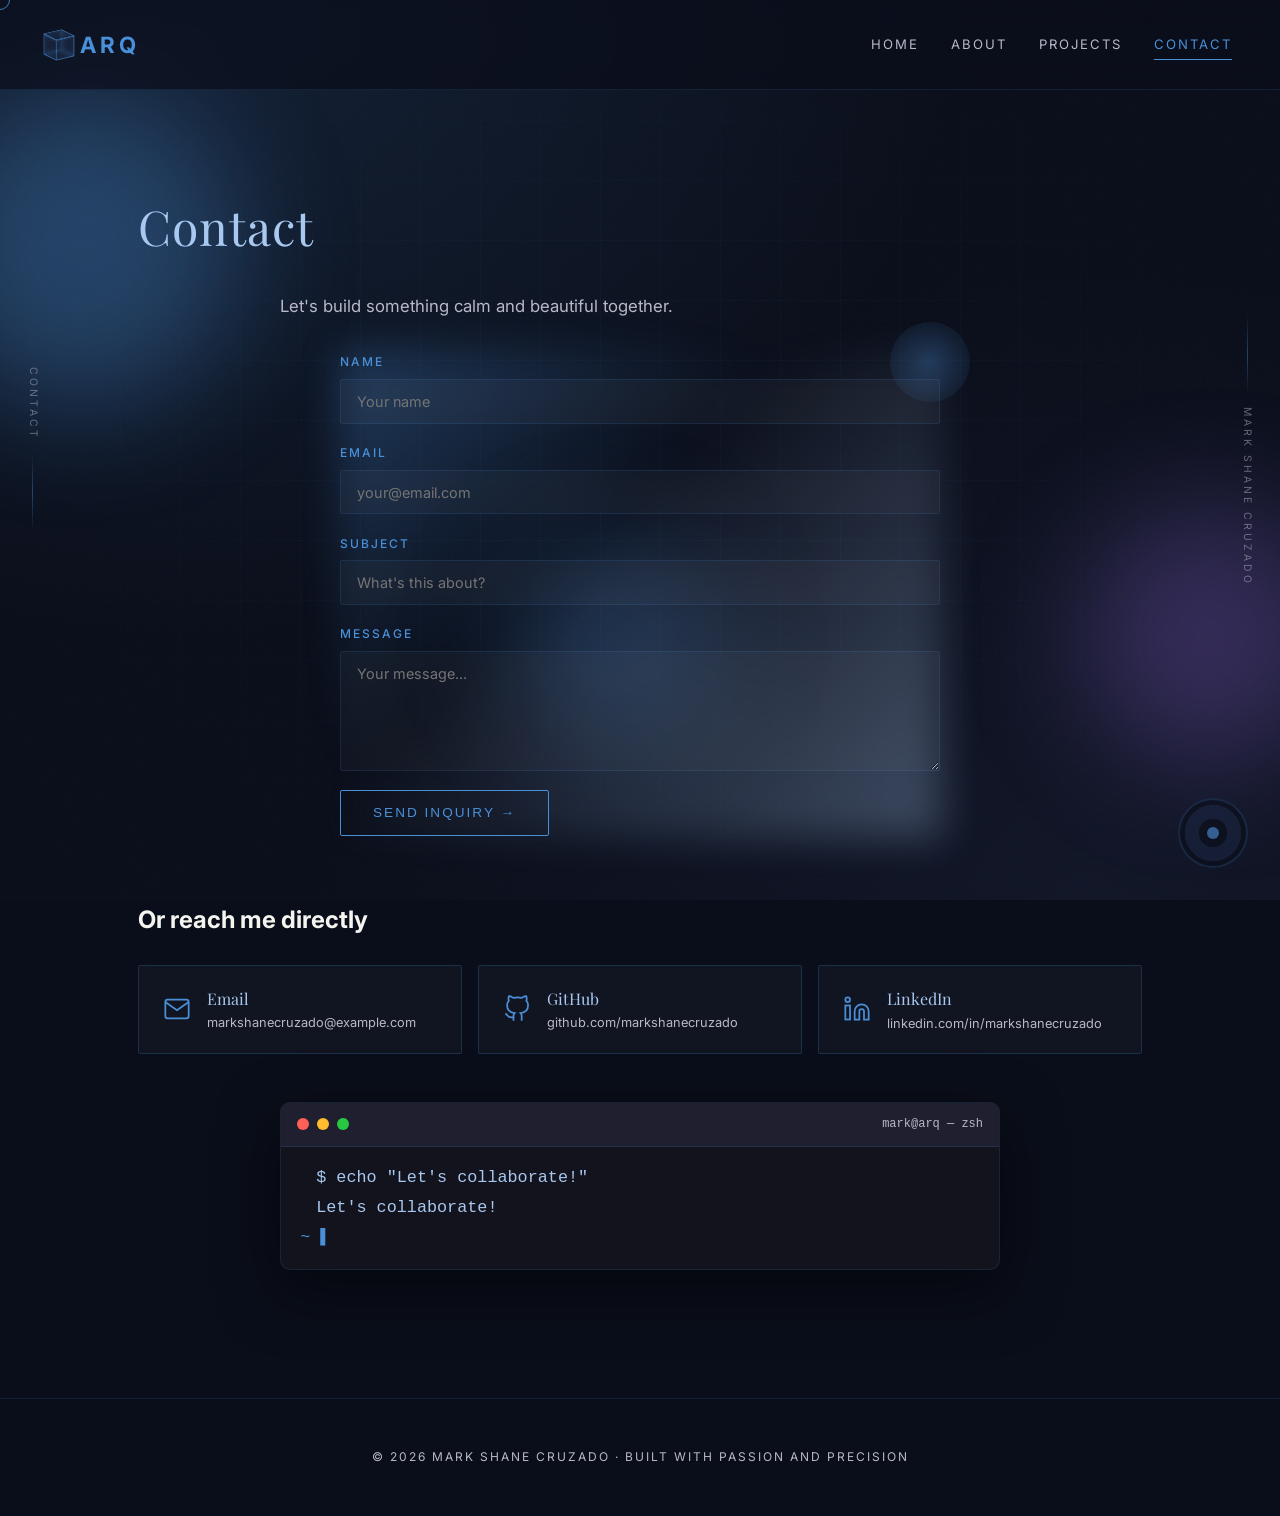
==== commit de7d9e1d: "update" ====
--- a/contact.html
+++ b/contact.html
@@ -121,7 +121,7 @@
       </div>
     </div>
   </main>
-  <footer><p>© 2026 Mark Shane Cruzado · made with ☕ & passion</p></footer>
+  <footer><p>© 2026 Mark Shane Cruzado · built with passion and precision</p></footer>
   <script>
     const cursor = document.querySelector('.cursor');
     document.addEventListener('mousemove', e => {
